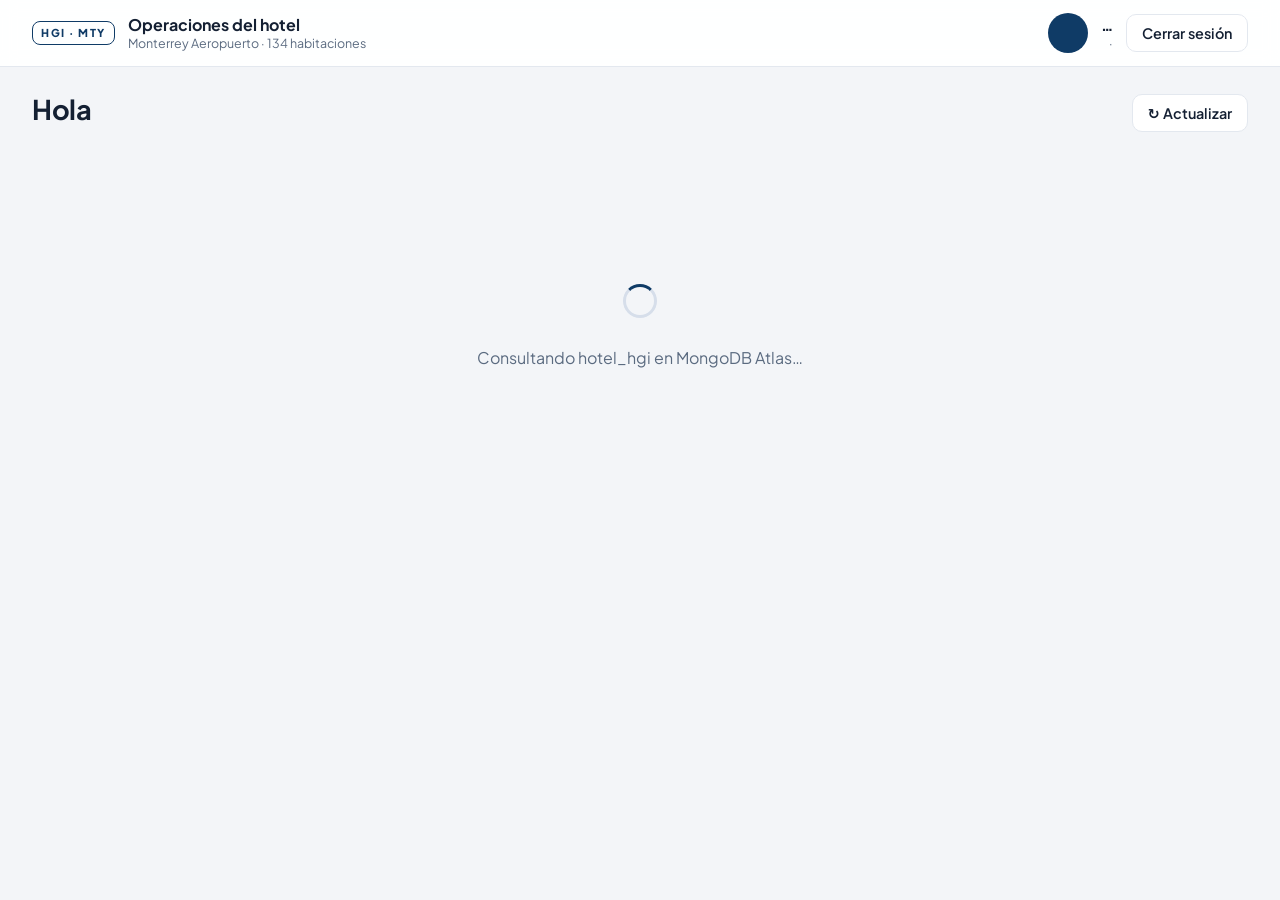
==== index.html @ cfe44df6 "first commit" ====
<!doctype html>
<html lang="es-MX">
<head>
  <meta charset="UTF-8" />
  <meta name="viewport" content="width=device-width, initial-scale=1.0" />
  <meta name="robots" content="noindex" />
  <title>Ventana principal · HGI Operaciones</title>
  <link rel="preconnect" href="https://fonts.googleapis.com" />
  <link rel="preconnect" href="https://fonts.gstatic.com" crossorigin />
  <link href="https://fonts.googleapis.com/css2?family=Plus+Jakarta+Sans:wght@400;500;600;700;800&display=swap" rel="stylesheet" />
  <link rel="stylesheet" href="css/estilos.css" />
</head>
<body>
  <div class="app">
    <header class="barra">
      <div class="barra-marca">
        <span class="marca-sello chico">HGI · MTY</span>
        <div>
          <strong>Operaciones del hotel</strong>
          <small>Monterrey Aeropuerto · 134 habitaciones</small>
        </div>
      </div>
      <div class="barra-usuario">
        <div id="avatar" class="avatar" aria-hidden="true"></div>
        <div class="usuario-datos">
          <strong id="usuario-nombre">…</strong>
          <small><span id="usuario-puesto"></span> · <span id="usuario-rol" class="rol"></span></small>
        </div>
        <button id="btn-salir" class="btn-secundario">Cerrar sesión</button>
      </div>
    </header>

    <main class="contenido">
      <section class="bienvenida">
        <div>
          <h1 id="saludo">Hola</h1>
          <p id="detalle-usuario"></p>
        </div>
        <div class="acciones">
          <small id="actualizado" class="muted"></small>
          <button id="btn-actualizar" class="btn-secundario">↻ Actualizar</button>
        </div>
      </section>

      <div id="error" class="alerta alerta-error" role="alert" hidden>
        <span class="alerta-icono">⚠</span>
        <div><strong>No se pudieron cargar los datos</strong><p id="error-mensaje"></p></div>
      </div>

      <div id="cargando" class="pantalla-carga dentro">
        <div class="spinner"></div>
        <p>Consultando hotel_hgi en MongoDB Atlas…</p>
      </div>

      <section id="sec-habitaciones" class="seccion" hidden></section>
      <div id="rejilla" class="rejilla" hidden>
        <section id="sec-incidencias" class="panel"></section>
        <section id="sec-llegadas" class="panel"></section>
        <section id="sec-notificaciones" class="panel"></section>
        <section id="sec-predicciones" class="panel panel-ancho"></section>
      </div>
    </main>
  </div>
  <script src="js/panel.js" type="module"></script>
</body>
</html>
---- css/estilos.css ----
/* ===== Variables ===== */
:root {
  --fondo: #f3f5f8;
  --superficie: #ffffff;
  --borde: #e3e8ef;
  --texto: #142033;
  --texto-2: #5b6b80;
  --primario: #0f3b66;
  --primario-2: #1a5a96;
  --acento: #e8a33d;
  --c-ocupada: #2f6fdb;
  --c-sucia: #d9534f;
  --c-limpieza: #e8a33d;
  --c-lista: #1f9d6b;
  --c-bloqueada: #7a8597;
  --radio: 14px;
  --sombra: 0 1px 2px rgba(16, 32, 51, .05), 0 4px 16px rgba(16, 32, 51, .06);
  font-family: 'Plus Jakarta Sans', system-ui, -apple-system, 'Segoe UI', Roboto, sans-serif;
  color: var(--texto);
  background: var(--fondo);
  -webkit-font-smoothing: antialiased;
}
* { box-sizing: border-box; }
[hidden] { display: none !important; }
body { margin: 0; min-height: 100vh; }
h1, h2, h3 { margin: 0; letter-spacing: -.01em; }
code { font-family: ui-monospace, 'SFMono-Regular', Consolas, monospace; font-size: .85em; background: #eef2f7; padding: 1px 6px; border-radius: 6px; }
button { font: inherit; cursor: pointer; }
button:disabled { cursor: not-allowed; opacity: .65; }
.muted { color: var(--texto-2); }
.pequeno { font-size: .82rem; margin: .4rem 0 .8rem; }
.capital::first-letter { text-transform: uppercase; }

/* ===== Botones ===== */
.btn-primario {
  width: 100%; display: inline-flex; align-items: center; justify-content: center; gap: .5rem;
  padding: .85rem 1rem; border: 0; border-radius: 10px; font-weight: 700; font-size: 1rem;
  background: var(--primario); color: #fff; transition: background .15s, transform .05s;
}
.btn-primario:hover:not(:disabled) { background: var(--primario-2); }
.btn-primario:active:not(:disabled) { transform: translateY(1px); }
.btn-secundario {
  padding: .55rem .95rem; border-radius: 10px; border: 1px solid var(--borde);
  background: var(--superficie); color: var(--texto); font-weight: 600; font-size: .9rem;
}
.btn-secundario:hover:not(:disabled) { border-color: var(--primario); color: var(--primario); }
:focus-visible { outline: 3px solid rgba(26, 90, 150, .35); outline-offset: 2px; }

/* ===== Carga ===== */
.pantalla-carga { min-height: 100vh; display: grid; place-content: center; justify-items: center; gap: .8rem; color: var(--texto-2); }
.pantalla-carga.dentro { min-height: 40vh; }
.spinner { width: 34px; height: 34px; border-radius: 50%; border: 3px solid #d6deea; border-top-color: var(--primario); animation: girar .8s linear infinite; }
.spinner-chico { width: 16px; height: 16px; border-width: 2px; border-color: rgba(255,255,255,.4); border-top-color: #fff; }
@keyframes girar { to { transform: rotate(360deg); } }

/* ===== Login ===== */
.login { min-height: 100vh; display: grid; grid-template-columns: 1.05fr 1fr; }
.login-marca {
  background: radial-gradient(1200px 600px at -10% -10%, #1d5e9c 0%, transparent 60%), linear-gradient(160deg, #0b2c4d, #0f3b66 55%, #123f6b);
  color: #e9f0f8; padding: 3rem clamp(2rem, 5vw, 4.5rem); display: flex; flex-direction: column; justify-content: space-between;
}
.marca-contenido { max-width: 30rem; margin-top: 12vh; }
.marca-sello {
  display: inline-block; font-weight: 800; letter-spacing: .14em; font-size: .78rem;
  padding: .4rem .7rem; border: 1.5px solid var(--acento); color: var(--acento); border-radius: 8px;
}
.marca-sello.chico { font-size: .68rem; padding: .3rem .5rem; color: var(--primario); border-color: var(--primario); }
.login-marca h1 { font-size: clamp(1.9rem, 3.2vw, 2.7rem); line-height: 1.12; margin: 1.4rem 0 1rem; color: #fff; }
.login-marca p { color: #b9cbe0; line-height: 1.6; }
.marca-puntos { list-style: none; padding: 0; margin: 2rem 0 0; display: grid; gap: .8rem; }
.marca-puntos li { display: flex; align-items: center; gap: .7rem; color: #dbe6f2; }
.punto { width: 10px; height: 10px; border-radius: 50%; display: inline-block; flex: none; background: var(--color); }
.marca-pie { font-size: .8rem; color: #8fa8c4 !important; }

.login-panel { display: grid; place-items: center; padding: 2rem; }
.login-form { width: min(400px, 100%); display: grid; gap: 1.05rem; }
.login-form h2 { font-size: 1.7rem; }
.login-form .sub { margin: -.6rem 0 .3rem; color: var(--texto-2); }
.campo { display: grid; gap: .4rem; font-weight: 600; font-size: .9rem; }
.campo input {
  width: 100%; padding: .8rem .9rem; border: 1.5px solid var(--borde); border-radius: 10px;
  font: inherit; font-weight: 500; background: var(--superficie); color: var(--texto); transition: border-color .15s, box-shadow .15s;
}
.campo input:focus { outline: none; border-color: var(--primario-2); box-shadow: 0 0 0 4px rgba(26, 90, 150, .12); }
.campo input[aria-invalid='true'] { border-color: var(--c-sucia); }
.campo-password { position: relative; }
.campo-password input { padding-right: 5.5rem; }
.btn-ojo { position: absolute; right: .4rem; top: 50%; transform: translateY(-50%); border: 0; background: transparent; color: var(--primario-2); font-weight: 600; font-size: .82rem; padding: .4rem .6rem; border-radius: 8px; }
.btn-ojo:hover { background: #eef3f9; }
.nota-seguridad { font-size: .78rem; color: var(--texto-2); line-height: 1.5; margin: 0; }
.sacudir { animation: sacudir .4s ease; }
@keyframes sacudir { 20%, 60% { transform: translateX(-7px); } 40%, 80% { transform: translateX(7px); } }

/* ===== Alertas ===== */
.alerta { display: flex; gap: .75rem; align-items: flex-start; padding: .85rem 1rem; border-radius: 12px; border: 1.5px solid; animation: aparecer .2s ease; }
.alerta p { margin: .15rem 0 0; font-size: .9rem; }
.alerta strong { font-size: .95rem; }
.alerta-icono { font-size: 1.15rem; line-height: 1.3; }
.alerta-error { background: #fdecec; border-color: #f3b4b2; color: #8f1d1a; }
.alerta-bloqueo { background: #fff4e2; border-color: #f2c983; color: #7a4a05; }
.alerta-aviso { background: #eef4fb; border-color: #bcd3ec; color: #18426d; }
@keyframes aparecer { from { opacity: 0; transform: translateY(-4px); } }

/* ===== App principal ===== */
.barra {
  position: sticky; top: 0; z-index: 5; display: flex; justify-content: space-between; align-items: center; gap: 1rem;
  padding: .8rem clamp(1rem, 3vw, 2rem); background: rgba(255,255,255,.92); backdrop-filter: blur(8px); border-bottom: 1px solid var(--borde);
}
.barra-marca { display: flex; align-items: center; gap: .8rem; }
.barra-marca div { display: grid; }
.barra-marca small, .usuario-datos small { color: var(--texto-2); font-size: .78rem; }
.barra-usuario { display: flex; align-items: center; gap: .8rem; }
.usuario-datos { display: grid; text-align: right; }
.avatar { width: 40px; height: 40px; border-radius: 50%; display: grid; place-items: center; background: var(--primario); color: #fff; font-weight: 700; font-size: .9rem; }
.rol { font-weight: 700; }
.rol-recepcion { color: var(--c-ocupada); }
.rol-limpieza { color: var(--c-lista); }
.rol-mantenimiento { color: #b56c00; }
.rol-administracion { color: #6a3fb5; }
.rol-gerencia { color: var(--primario); }

.contenido { max-width: 1320px; margin: 0 auto; padding: 1.6rem clamp(1rem, 3vw, 2rem) 3rem; display: grid; gap: 1.4rem; }
.bienvenida { display: flex; justify-content: space-between; align-items: flex-end; gap: 1rem; flex-wrap: wrap; }
.bienvenida h1 { font-size: 1.7rem; }
.bienvenida p { margin: .35rem 0 0; color: var(--texto-2); }
.acciones { display: flex; align-items: center; gap: .8rem; }

.seccion, .panel { background: var(--superficie); border: 1px solid var(--borde); border-radius: var(--radio); box-shadow: var(--sombra); padding: 1.2rem 1.3rem; }
.seccion-titulo, .panel-titulo { display: flex; justify-content: space-between; align-items: baseline; gap: 1rem; margin-bottom: .9rem; }
.seccion-titulo h2, .panel-titulo h2 { font-size: 1.05rem; }
.panel-titulo .muted, .seccion-titulo .muted { font-size: .82rem; }
h3 { font-size: .9rem; margin: 1rem 0 .6rem; }

.tarjetas-estado { display: grid; grid-template-columns: repeat(5, 1fr); gap: .8rem; }
.tarjeta-estado { border: 1px solid var(--borde); border-top: 4px solid var(--color); border-radius: 12px; padding: .9rem 1rem; display: grid; gap: .2rem; }
.tarjeta-etiqueta { display: flex; align-items: center; gap: .45rem; font-weight: 600; font-size: .88rem; }
.tarjeta-numero { font-size: 2.1rem; line-height: 1.1; font-variant-numeric: tabular-nums; }
.tarjeta-estado .muted { font-size: .78rem; }
.barra-proporcion { display: flex; height: 10px; border-radius: 99px; overflow: hidden; margin-top: 1rem; gap: 2px; background: #eef2f7; }
.barra-proporcion span { min-width: 4px; }
.detalle-hab p { margin: .8rem 0 0; font-size: .86rem; display: flex; flex-wrap: wrap; gap: .4rem; align-items: center; }

.chip { display: inline-block; padding: .2rem .55rem; border-radius: 99px; background: #eef4fb; color: #18426d; font-size: .78rem; font-weight: 600; }
.chip-gris { background: #eef0f3; color: #4b5666; }

.rejilla { display: grid; grid-template-columns: repeat(2, minmax(0, 1fr)); gap: 1.2rem; align-items: start; }
.panel-ancho { grid-column: 1 / -1; }

.kpis { display: flex; flex-wrap: wrap; gap: .6rem; }
.kpi { flex: 1 1 90px; background: #f6f8fb; border-radius: 10px; padding: .6rem .75rem; display: grid; }
.kpi strong { font-size: 1.45rem; font-variant-numeric: tabular-nums; }
.kpi span { font-size: .74rem; color: var(--texto-2); font-weight: 600; }
.kpi-alerta { background: #fdecec; }
.kpi-alerta strong { color: #b32a26; }
.kpi-aviso { background: #fff4e2; }
.kpi-aviso strong { color: #9a5c00; }

.lista { list-style: none; padding: 0; margin: 0; display: grid; }
.fila { display: flex; justify-content: space-between; gap: 1rem; padding: .7rem 0; border-top: 1px solid var(--borde); font-size: .88rem; }
.fila-principal { display: flex; gap: .7rem; align-items: flex-start; min-width: 0; }
.fila-principal small { display: block; color: var(--texto-2); margin-top: .15rem; }
.fila-meta { display: grid; justify-items: end; gap: .25rem; color: var(--texto-2); font-size: .78rem; text-align: right; flex: none; }
.vacio { color: var(--texto-2); font-size: .9rem; padding: .6rem 0; }

.prioridad { flex: none; text-transform: uppercase; font-size: .66rem; font-weight: 800; letter-spacing: .05em; padding: .25rem .45rem; border-radius: 6px; margin-top: .1rem; }
.p-urgente { background: #d9534f; color: #fff; }
.p-alta { background: #fde3d2; color: #a1400e; }
.p-media { background: #fff1d6; color: #8a5a00; }
.p-baja { background: #e7f0e9; color: #2f6b45; }
.estado-inc { font-weight: 700; font-size: .75rem; padding: .15rem .5rem; border-radius: 99px; }
.e-abierta { background: #fdecec; color: #a12b27; }
.e-asignada { background: #eef4fb; color: #1d4d82; }
.e-en_atencion { background: #fff4e2; color: #8a5300; }

.icono-notif { width: 10px; height: 10px; border-radius: 50%; margin-top: .4rem; flex: none; background: var(--primario-2); }
.n-prediccion { background: #6a3fb5; }
.n-incidencia_nueva { background: var(--c-sucia); }
.n-habitacion_lista { background: var(--c-lista); }

.tabla { width: 100%; border-collapse: collapse; font-size: .85rem; }
.tabla th { text-align: left; color: var(--texto-2); font-weight: 600; font-size: .75rem; padding: .45rem .4rem; border-bottom: 1px solid var(--borde); }
.tabla td { padding: .5rem .4rem; border-bottom: 1px solid #f0f2f6; font-variant-numeric: tabular-nums; }
.etiqueta { font-size: .74rem; font-weight: 700; padding: .15rem .5rem; border-radius: 99px; }
.etiqueta-ok { background: #e4f4ec; color: #17734f; }
.etiqueta-aviso { background: #fff4e2; color: #8a5300; }

.columnas { display: grid; grid-template-columns: 1fr 1fr; gap: 1.6rem; }
.lista-riesgo { list-style: none; padding: 0; margin: 0; display: grid; gap: .8rem; }
.lista-riesgo small { color: var(--texto-2); font-size: .78rem; }
.riesgo-cabecera { display: flex; justify-content: space-between; font-size: .88rem; }
.riesgo-alto { color: #b32a26; font-weight: 800; }
.riesgo-medio { color: #9a5c00; font-weight: 700; }
.riesgo-bajo { color: #17734f; font-weight: 700; }
.medidor { height: 8px; border-radius: 99px; background: #eef2f7; margin: .3rem 0; overflow: hidden; }
.medidor span { display: block; height: 100%; border-radius: 99px; }
.medidor-alto { background: #d9534f; }
.medidor-medio { background: var(--c-limpieza); }
.medidor-bajo { background: var(--c-lista); }
.lista-simple { list-style: none; padding: 0; margin: 0; display: grid; gap: .45rem; font-size: .84rem; }
.modelos { display: flex; flex-wrap: wrap; gap: .4rem; margin-top: 1.1rem; }

/* ===== Responsivo ===== */
@media (max-width: 1050px) {
  .tarjetas-estado { grid-template-columns: repeat(3, 1fr); }
  .rejilla, .columnas { grid-template-columns: 1fr; }
}
@media (max-width: 820px) {
  .login { grid-template-columns: 1fr; }
  .login-marca { padding: 2rem 1.5rem; }
  .marca-contenido { margin-top: 0; }
  .marca-puntos, .marca-pie { display: none; }
}
@media (max-width: 600px) {
  .tarjetas-estado { grid-template-columns: repeat(2, 1fr); }
  .usuario-datos { display: none; }
  .barra-marca small { display: none; }
  .fila { flex-direction: column; gap: .4rem; }
  .fila-meta { justify-items: start; text-align: left; }
}

/* ===== Configuración URL API Vercel ===== */
.config-servidor { margin-top: .4rem; border: 1px dashed var(--borde); border-radius: 10px; padding: .6rem .8rem; font-size: .8rem; color: var(--texto-2); }
.config-servidor summary { cursor: pointer; font-weight: 600; color: var(--primario-2); }
.config-servidor-cuerpo { display: grid; gap: .5rem; margin-top: .6rem; }
.config-servidor-cuerpo p { margin: 0; line-height: 1.4; }
.config-servidor-fila { display: flex; gap: .4rem; }
.config-servidor-fila input { flex: 1; padding: .5rem .65rem; border: 1px solid var(--borde); border-radius: 8px; font: inherit; }
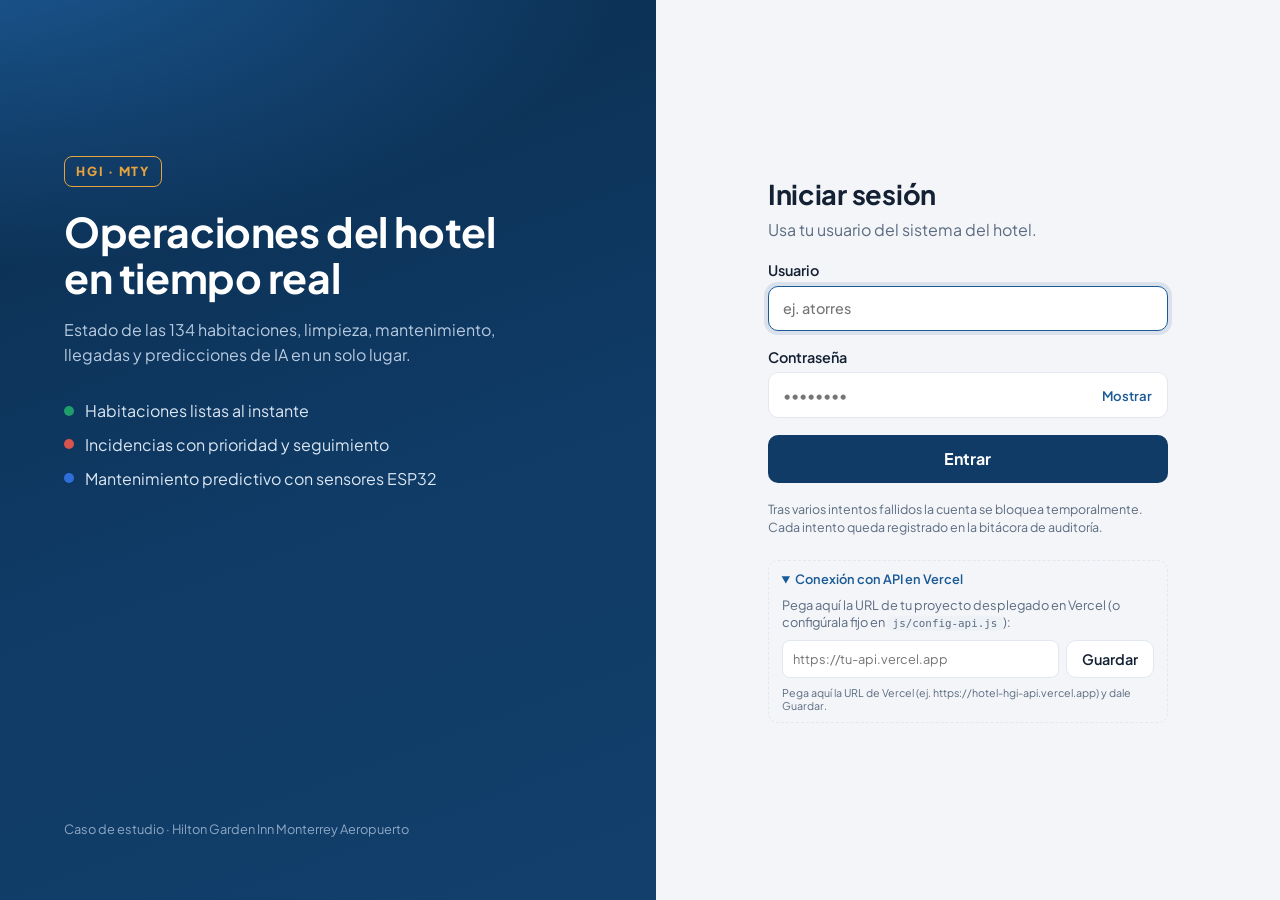
==== commit e1315217: "habitaciones" ====
--- a/index.html
+++ b/index.html
@@ -9,6 +9,7 @@
   <link rel="preconnect" href="https://fonts.gstatic.com" crossorigin />
   <link href="https://fonts.googleapis.com/css2?family=Plus+Jakarta+Sans:wght@400;500;600;700;800&display=swap" rel="stylesheet" />
   <link rel="stylesheet" href="css/estilos.css" />
+  <link rel="stylesheet" href="css/habitaciones.css" />
 </head>
 <body>
   <div class="app">
@@ -20,6 +21,10 @@
           <small>Monterrey Aeropuerto · 134 habitaciones</small>
         </div>
       </div>
+      <nav class="nav-modulos" aria-label="Secciones">
+        <a href="index.html" aria-current="page">Panel</a>
+        <a href="habitaciones.html">Habitaciones</a>
+      </nav>
       <div class="barra-usuario">
         <div id="avatar" class="avatar" aria-hidden="true"></div>
         <div class="usuario-datos">
--- a/css/habitaciones.css
+++ b/css/habitaciones.css
@@ -0,0 +1,125 @@
+/* ===== Módulo Habitaciones (se carga después de estilos.css y usa sus variables) ===== */
+
+/* Navegación entre Panel y Habitaciones */
+.nav-modulos { display: flex; gap: .25rem; margin-right: auto; margin-left: 1.5rem; }
+.nav-modulos a {
+  padding: .45rem .8rem; border-radius: 8px; color: var(--texto-2); font-weight: 600; font-size: .92rem; text-decoration: none;
+}
+.nav-modulos a:hover { color: var(--primario); background: #eef3f9; }
+.nav-modulos a[aria-current='page'] { color: var(--primario); background: #e4edf7; }
+
+/* Filtros */
+.filtros { display: flex; flex-wrap: wrap; align-items: center; justify-content: space-between; gap: .8rem; padding: .9rem 1.1rem; }
+.filtro-estados { display: flex; flex-wrap: wrap; gap: .4rem; }
+.filtro-chip {
+  display: inline-flex; align-items: center; gap: .45rem; padding: .45rem .75rem; border-radius: 999px;
+  border: 1px solid var(--borde); background: var(--superficie); color: var(--texto); font-weight: 600; font-size: .88rem;
+}
+.filtro-chip .punto { background: var(--color); }
+.filtro-chip:hover { border-color: var(--primario); }
+.filtro-chip[aria-pressed='true'] { background: var(--primario); border-color: var(--primario); color: #fff; }
+.filtro-chip[aria-pressed='true'] .punto { box-shadow: 0 0 0 2px #fff; }
+.filtro-n { font-variant-numeric: tabular-nums; color: var(--texto-2); font-weight: 700; }
+.filtro-chip[aria-pressed='true'] .filtro-n { color: #cfe0f2; }
+.filtro-piso { display: inline-flex; align-items: center; gap: .5rem; font-weight: 600; color: var(--texto-2); }
+.filtro-piso select {
+  font: inherit; padding: .45rem .7rem; border-radius: 8px; border: 1px solid var(--borde); background: var(--superficie); color: var(--texto);
+}
+
+/* Rack: un renglón por piso, del más alto al más bajo, como el edificio */
+.rack { display: grid; gap: .6rem; }
+.piso {
+  display: grid; grid-template-columns: 4.2rem 1fr; gap: .8rem; align-items: start;
+  background: var(--superficie); border: 1px solid var(--borde); border-radius: var(--radio); padding: .8rem;
+}
+.piso-etiqueta { display: grid; justify-items: center; align-content: center; height: 100%; border-right: 1px dashed var(--borde); padding-right: .6rem; }
+.piso-etiqueta strong { font-size: 1.9rem; line-height: 1; color: var(--primario); font-variant-numeric: tabular-nums; }
+.piso-etiqueta span { font-size: .75rem; color: var(--texto-2); }
+.piso-habitaciones { display: grid; grid-template-columns: repeat(auto-fill, minmax(4.9rem, 1fr)); gap: .4rem; }
+
+.hab {
+  position: relative; display: grid; gap: .1rem; text-align: left; padding: .5rem .55rem .45rem .7rem;
+  border: 1px solid color-mix(in srgb, var(--color) 30%, var(--borde));
+  background: color-mix(in srgb, var(--color) 10%, #fff);
+  border-radius: 8px; color: var(--texto); overflow: hidden;
+}
+.hab::before { content: ''; position: absolute; inset: 0 auto 0 0; width: 4px; background: var(--color); }
+.hab:hover { border-color: var(--color); background: color-mix(in srgb, var(--color) 18%, #fff); }
+.hab-numero { font-weight: 800; font-size: 1.02rem; font-variant-numeric: tabular-nums; }
+.hab-estado { font-size: .7rem; color: var(--texto-2); white-space: nowrap; overflow: hidden; text-overflow: ellipsis; }
+.hab-accion { position: absolute; top: .45rem; right: .45rem; width: 7px; height: 7px; border-radius: 50%; background: var(--primario); }
+.hab-bloqueada { background: repeating-linear-gradient(135deg, #f1f3f6 0 6px, #e8ebf0 6px 12px); }
+
+/* La habitación recién guardada se marca una vez para ubicarla en el rack */
+.hab-guardada { animation: guardada 2.4s ease-out 1; }
+@keyframes guardada {
+  0%, 30% { box-shadow: 0 0 0 3px var(--color), 0 0 0 7px color-mix(in srgb, var(--color) 30%, transparent); }
+  100% { box-shadow: 0 0 0 0 transparent; }
+}
+
+/* Diálogo de detalle */
+.dlg {
+  width: min(34rem, calc(100vw - 2rem)); max-height: calc(100vh - 2rem); padding: 1.4rem 1.5rem 1.2rem;
+  border: 0; border-radius: var(--radio); box-shadow: 0 20px 60px rgba(16, 32, 51, .25); color: var(--texto);
+}
+.dlg::backdrop { background: rgba(13, 31, 53, .45); }
+.dlg-cerrar-form { position: absolute; top: .7rem; right: .7rem; margin: 0; }
+.dlg-cerrar { border: 0; background: transparent; font-size: 1.1rem; color: var(--texto-2); padding: .3rem .5rem; border-radius: 6px; }
+.dlg-cerrar:hover { background: #eef2f7; color: var(--texto); }
+.dlg-cabecera h2 { font-size: 1.45rem; }
+.dlg-cabecera p { margin: .2rem 0 1rem; }
+.dlg-datos { display: grid; grid-template-columns: repeat(3, 1fr); gap: .7rem 1rem; margin: 0 0 1.2rem; }
+.dlg-datos .ancho { grid-column: 1 / -1; }
+.dlg-datos dt { font-size: .78rem; color: var(--texto-2); }
+.dlg-datos dd { margin: .15rem 0 0; font-weight: 600; }
+.estado-pill {
+  display: inline-flex; padding: .15rem .6rem; border-radius: 999px; font-size: .85rem;
+  background: color-mix(in srgb, var(--color) 16%, #fff); color: color-mix(in srgb, var(--color) 70%, #000);
+  border: 1px solid color-mix(in srgb, var(--color) 40%, #fff);
+}
+
+.form-estado { display: grid; gap: .9rem; }
+.form-estado fieldset { border: 0; padding: 0; margin: 0; }
+.form-estado legend { font-weight: 700; margin-bottom: .5rem; }
+.opciones-estado { display: flex; flex-wrap: wrap; gap: .5rem; }
+.opcion input { position: absolute; opacity: 0; pointer-events: none; }
+.opcion > span {
+  display: inline-flex; align-items: center; gap: .45rem; padding: .55rem .9rem; border-radius: 10px; cursor: pointer;
+  border: 1.5px solid var(--borde); font-weight: 600; background: var(--superficie);
+}
+.opcion .punto { background: var(--color); }
+.opcion input:checked + span { border-color: var(--color); background: color-mix(in srgb, var(--color) 14%, #fff); }
+.opcion input:focus-visible + span { outline: 3px solid rgba(26, 90, 150, .35); outline-offset: 2px; }
+
+.dlg-historial { margin-top: 1.3rem; border-top: 1px solid var(--borde); padding-top: 1rem; }
+.dlg-historial h3 { font-size: .95rem; margin-bottom: .6rem; }
+.historial { list-style: none; margin: 0; padding: 0; display: grid; gap: .5rem; max-height: 14rem; overflow-y: auto; }
+.historial li { display: grid; gap: .1rem; padding: .45rem .6rem; border-radius: 8px; }
+.historial li small { color: var(--texto-2); font-size: .78rem; }
+.historial li.nuevo { background: #e8f6ef; box-shadow: inset 3px 0 0 var(--c-lista); }
+
+/* Aviso de guardado */
+.aviso {
+  position: fixed; left: 50%; bottom: 1.5rem; transform: translateX(-50%); z-index: 50;
+  max-width: min(36rem, calc(100vw - 2rem)); padding: .8rem 1.1rem; border-radius: 10px;
+  background: var(--primario); color: #fff; font-weight: 600; box-shadow: 0 10px 30px rgba(16, 32, 51, .3);
+}
+
+a.btn-secundario { text-decoration: none; }
+
+@media (max-width: 820px) {
+  .nav-modulos { margin-left: .5rem; }
+}
+@media (max-width: 600px) {
+  .nav-modulos { order: 3; width: 100%; margin: .4rem 0 0; }
+  .piso { grid-template-columns: 1fr; }
+  .piso-etiqueta { border-right: 0; border-bottom: 1px dashed var(--borde); padding: 0 0 .4rem; grid-auto-flow: column; justify-content: start; gap: .4rem; align-items: baseline; }
+  .dlg-datos { grid-template-columns: 1fr 1fr; }
+}
+@media (prefers-reduced-motion: reduce) {
+  .hab-guardada { animation: none; box-shadow: 0 0 0 3px var(--color); }
+}
+@media (max-width: 600px) {
+  .barra { flex-wrap: wrap; }
+}
+.alerta-ok { background: #e8f6ef; border-color: #a9dcc3; color: #11603f; }
